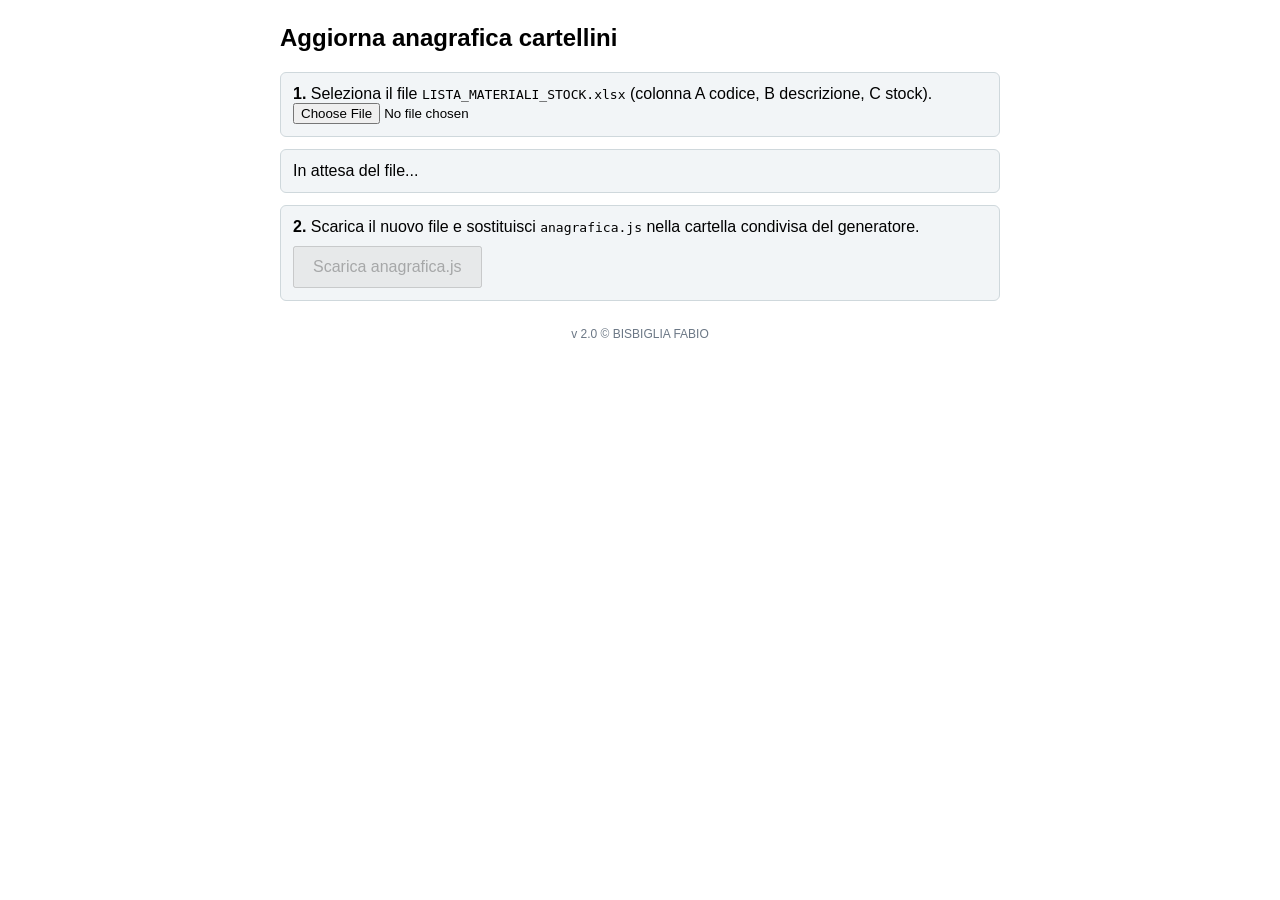
==== aggiorna_anagrafica.html @ 3fb5c393 "Add files via upload" ====
<!DOCTYPE html>
<html lang="it"><head><meta charset="utf-8"><title>Aggiorna anagrafica cartellini</title>
<style>body{font-family:Calibri,Arial,sans-serif;max-width:720px;margin:24px auto;padding:0 14px}
button{font-size:16px;padding:10px 18px;margin-top:10px;cursor:pointer}.ok{color:#1b7f3b;font-weight:bold}.err{color:#b00020;font-weight:bold}
.box{background:#f2f5f7;border:1px solid #cfd8dc;border-radius:6px;padding:12px;margin:12px 0}</style></head><body>
<h2>Aggiorna anagrafica cartellini</h2>
<div class="box"><b>1.</b> Seleziona il file <code>LISTA_MATERIALI_STOCK.xlsx</code> (colonna A codice, B descrizione, C stock).<br>
<input type="file" id="f" accept=".xlsx,.csv"></div>
<div id="o" class="box">In attesa del file...</div>
<div class="box"><b>2.</b> Scarica il nuovo file e sostituisci <code>anagrafica.js</code> nella cartella condivisa del generatore.<br>
<button id="d" disabled>Scarica anagrafica.js</button></div>
<script>
String.prototype.trim=function(){return this.replace(/^[\s\u00A0\u200B-\u200F\u2060\uFEFF]+|[\s\u00A0\u200B-\u200F\u2060\uFEFF]+$/g,'')};
var rows=[],o=document.getElementById('o'),d=document.getElementById('d');
function u16(b,i){return b[i]|b[i+1]<<8}function u32(b,i){return(b[i]|b[i+1]<<8|b[i+2]<<16|b[i+3]*16777216)>>>0}
async function unzip(buf){
 var b=new Uint8Array(buf),e=b.length-22;
 while(e>=0&&u32(b,e)!==0x06054b50)e--;
 if(e<0)throw new Error('file non valido');
 var n=u16(b,e+10),p=u32(b,e+16),files={},dec=new TextDecoder();
 for(var i=0;i<n;i++){
  var m=u16(b,p+10),cs=u32(b,p+20),nl=u16(b,p+28),el=u16(b,p+30),cl=u16(b,p+32),lo=u32(b,p+42);
  var name=dec.decode(b.subarray(p+46,p+46+nl));
  files[name]={m:m,cs:cs,lo:lo};p+=46+nl+el+cl;
 }
 async function get(name){
  var f=files[name];if(!f)return null;
  var s=f.lo+30+u16(b,f.lo+26)+u16(b,f.lo+28),data=b.subarray(s,s+f.cs);
  if(f.m===0)return dec.decode(data);
  var st=new Blob([data]).stream().pipeThrough(new DecompressionStream('deflate-raw'));
  return dec.decode(await new Response(st).arrayBuffer());
 }
 return get;
}
function xml(t){return new DOMParser().parseFromString(t,'application/xml')}
async function readXlsx(buf){
 var get=await unzip(buf);
 var wb=xml(await get('xl/workbook.xml')),rel=xml(await get('xl/_rels/workbook.xml.rels'));
 var sheets=Array.prototype.map.call(wb.getElementsByTagName('sheet'),function(s){return{n:s.getAttribute('name'),id:s.getAttribute('r:id')}});
 var sh=sheets.filter(function(s){return s.n==='LISTA_MATERIALI_STOCK'})[0]||sheets[0];
 var target='';Array.prototype.forEach.call(rel.getElementsByTagName('Relationship'),function(r){if(r.getAttribute('Id')===sh.id)target=r.getAttribute('Target')});
 var path=target.charAt(0)==='/'?target.slice(1):'xl/'+target;
 var ss=[],sst=await get('xl/sharedStrings.xml');
 if(sst)Array.prototype.forEach.call(xml(sst).getElementsByTagName('si'),function(si){
  var t='';Array.prototype.forEach.call(si.getElementsByTagName('t'),function(x){if(x.parentNode.nodeName!=='rPh')t+=x.textContent});ss.push(t)});
 var cells=xml(await get(path)).getElementsByTagName('c'),map={},out=[];
 for(var i=0;i<cells.length;i++){
  var c=cells[i],r=c.getAttribute('r'),m=/^([A-C])(\d+)$/.exec(r);if(!m)continue;
  var t=c.getAttribute('t'),v=c.getElementsByTagName('v')[0],val='';
  if(t==='inlineStr')val=c.textContent;else if(v){val=v.textContent;if(t==='s')val=ss[+val]||''}
  var rn=+m[2];(map[rn]=map[rn]||['','',''])['ABC'.indexOf(m[1])]=val;
 }
 Object.keys(map).map(Number).sort(function(a,b){return a-b}).forEach(function(k){out.push(map[k])});
 return{rows:out,sheet:sh.n};
}
function csv(t){var sep=(t.split(';').length>t.split(',').length)?';':',';return t.split(/\r?\n/).map(function(l){var a=[],c='',q=false;for(var i=0;i<l.length;i++){var ch=l[i];if(ch=='"')q=!q;else if(ch==sep&&!q){a.push(c);c=''}else c+=ch}a.push(c);return a})}
function done(r,n){
 rows=r.map(function(x){return[String(x[0]==null?'':x[0]).trim(),String(x[1]==null?'':x[1]).trim(),String(x[2]==null?'':x[2]).trim().toUpperCase()]}).filter(function(x){return x[0]&&x[0]!=='0'});
 if(rows[0]&&/codice|material/i.test(rows[0][0]))rows.shift();
 o.innerHTML=rows.length?'<span class="ok">Letti '+rows.length+' materiali</span> da '+n+'. Esempio: '+rows.slice(0,2).map(function(x){return x.join(' / ')}).join(' | '):'<span class="err">Nessun materiale trovato nel file.</span>';
 d.disabled=!rows.length;
}
document.getElementById('f').onchange=function(e){
 var f=e.target.files[0];if(!f)return;var rd=new FileReader();o.textContent='Lettura in corso...';
 if(/\.csv$/i.test(f.name)){rd.onload=function(){done(csv(rd.result),f.name)};rd.readAsText(f)}
 else{rd.onload=function(){readXlsx(rd.result).then(function(r){done(r.rows,f.name+' (foglio '+r.sheet+')')}).catch(function(x){o.innerHTML='<span class="err">Impossibile leggere il file ('+x.message+'). Salvalo come CSV e riprova.</span>'})};rd.readAsArrayBuffer(f)}
};
d.onclick=function(){
 var js='window.ANAGRAFICA={aggiornata:'+JSON.stringify(new Date().toLocaleDateString('it-IT')+' '+new Date().toLocaleTimeString('it-IT',{hour:'2-digit',minute:'2-digit'}))+',rows:'+JSON.stringify(rows)+'};';
 var a=document.createElement('a');a.href=URL.createObjectURL(new Blob([js],{type:'text/javascript'}));a.download='anagrafica.js';a.click();
};
</script><div style="text-align:center;font-size:12px;color:#6b7785;padding:14px 0">v 2.0 © BISBIGLIA FABIO</div>
</body></html>
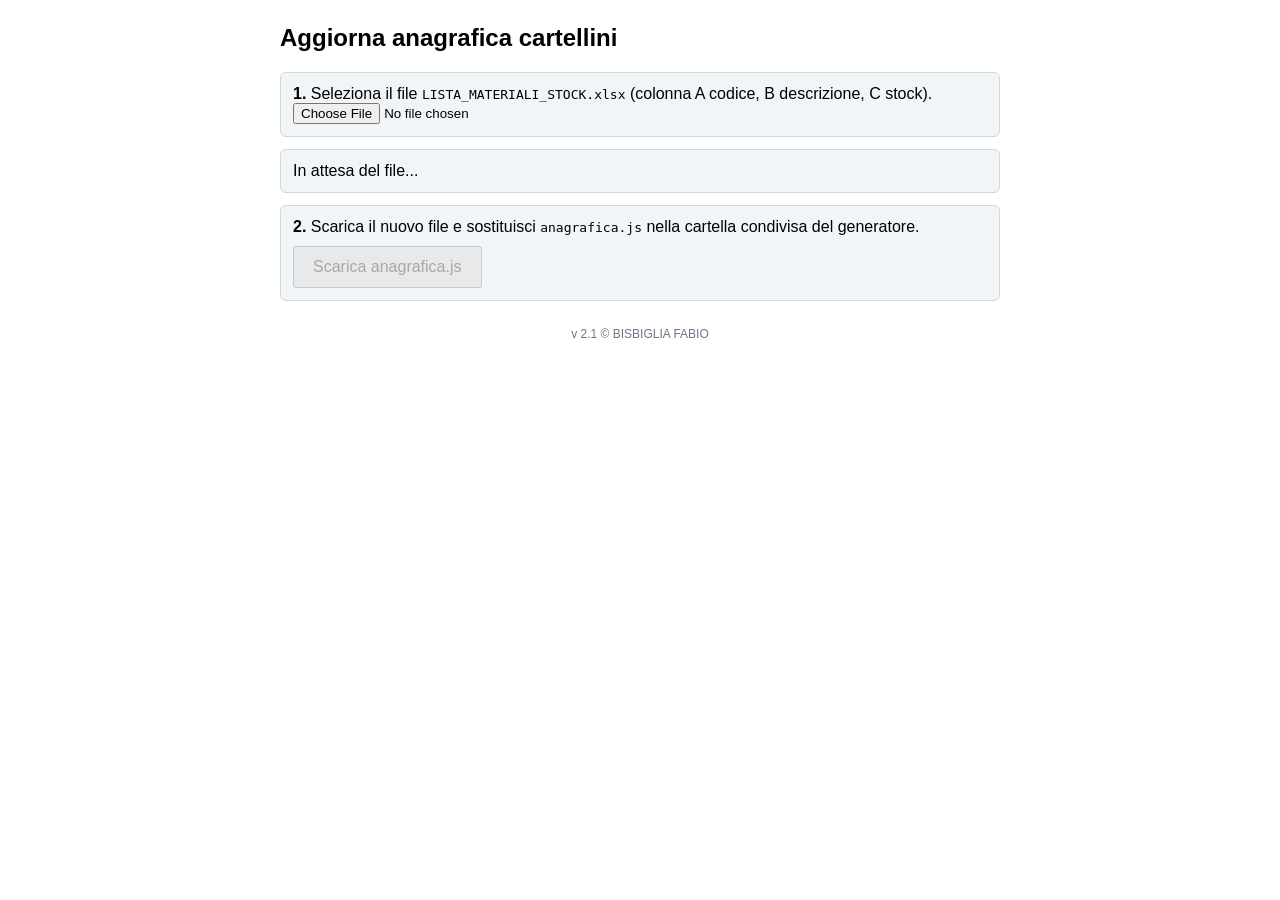
==== commit befe1791: "Add files via upload" ====
--- a/aggiorna_anagrafica.html
+++ b/aggiorna_anagrafica.html
@@ -69,5 +69,5 @@
  var js='window.ANAGRAFICA={aggiornata:'+JSON.stringify(new Date().toLocaleDateString('it-IT')+' '+new Date().toLocaleTimeString('it-IT',{hour:'2-digit',minute:'2-digit'}))+',rows:'+JSON.stringify(rows)+'};';
  var a=document.createElement('a');a.href=URL.createObjectURL(new Blob([js],{type:'text/javascript'}));a.download='anagrafica.js';a.click();
 };
-</script><div style="text-align:center;font-size:12px;color:#6b7785;padding:14px 0">v 2.0 © BISBIGLIA FABIO</div>
+</script><div style="text-align:center;font-size:12px;color:#6b7785;padding:14px 0">v 2.1 © BISBIGLIA FABIO</div>
 </body></html>
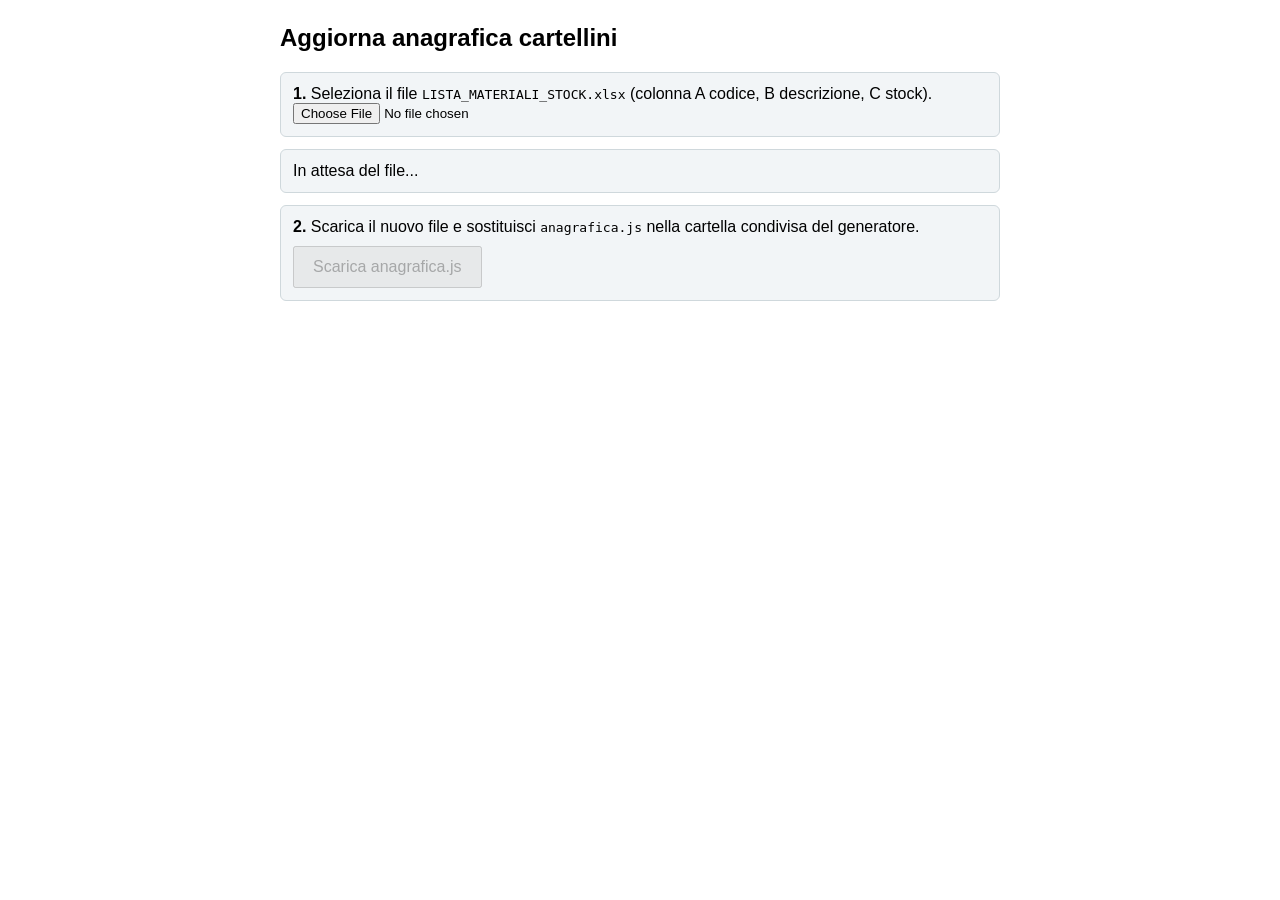
==== commit de73a436: "Add files via upload" ====
--- a/aggiorna_anagrafica.html
+++ b/aggiorna_anagrafica.html
@@ -69,5 +69,4 @@
  var js='window.ANAGRAFICA={aggiornata:'+JSON.stringify(new Date().toLocaleDateString('it-IT')+' '+new Date().toLocaleTimeString('it-IT',{hour:'2-digit',minute:'2-digit'}))+',rows:'+JSON.stringify(rows)+'};';
  var a=document.createElement('a');a.href=URL.createObjectURL(new Blob([js],{type:'text/javascript'}));a.download='anagrafica.js';a.click();
 };
-</script><div style="text-align:center;font-size:12px;color:#6b7785;padding:14px 0">v 2.1 © BISBIGLIA FABIO</div>
-</body></html>
+</script></body></html>
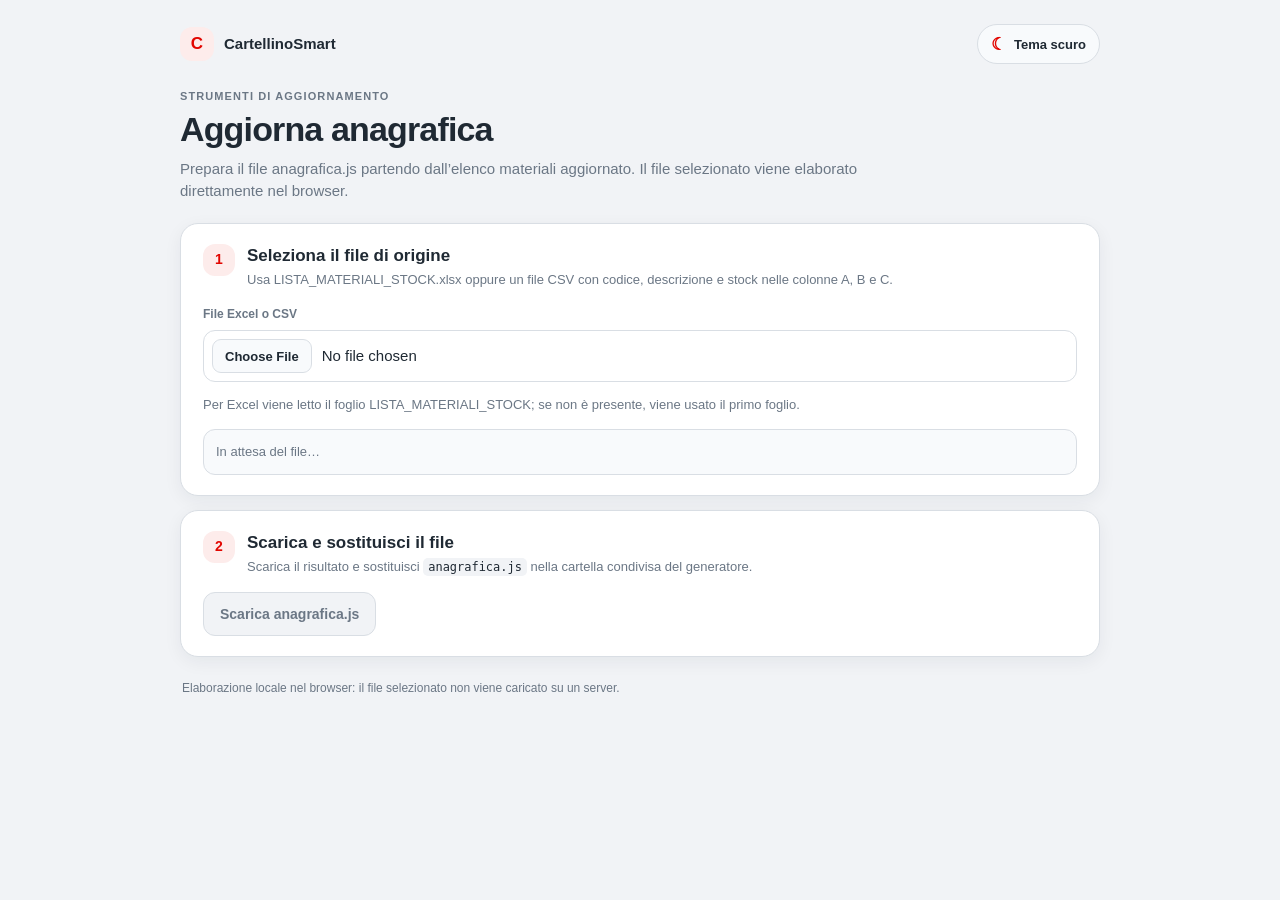
==== commit 0eb75c89: "Unify admin tools styling with CartellinoSmart" ====
--- a/aggiorna_anagrafica.html
+++ b/aggiorna_anagrafica.html
@@ -1,14 +1,115 @@
-<!DOCTYPE html>
-<html lang="it"><head><meta charset="utf-8"><title>Aggiorna anagrafica cartellini</title>
-<style>body{font-family:Calibri,Arial,sans-serif;max-width:720px;margin:24px auto;padding:0 14px}
-button{font-size:16px;padding:10px 18px;margin-top:10px;cursor:pointer}.ok{color:#1b7f3b;font-weight:bold}.err{color:#b00020;font-weight:bold}
-.box{background:#f2f5f7;border:1px solid #cfd8dc;border-radius:6px;padding:12px;margin:12px 0}</style></head><body>
-<h2>Aggiorna anagrafica cartellini</h2>
-<div class="box"><b>1.</b> Seleziona il file <code>LISTA_MATERIALI_STOCK.xlsx</code> (colonna A codice, B descrizione, C stock).<br>
-<input type="file" id="f" accept=".xlsx,.csv"></div>
-<div id="o" class="box">In attesa del file...</div>
-<div class="box"><b>2.</b> Scarica il nuovo file e sostituisci <code>anagrafica.js</code> nella cartella condivisa del generatore.<br>
-<button id="d" disabled>Scarica anagrafica.js</button></div>
+<!doctype html>
+<html lang="it">
+<head>
+<meta charset="utf-8">
+<meta name="viewport" content="width=device-width, initial-scale=1">
+<meta name="theme-color" content="#e20600">
+<title>Aggiorna anagrafica · CartellinoSmart</title>
+<style>
+:root{color-scheme:light;--bg:#f1f3f6;--surface:#fff;--surface-alt:#f8fafc;--field:#fff;--soft:#f1f3f6;--line:#d9dee4;--ink:#1f2933;--mut:#6b7785;--accent:#e20600;--accent-ink:#fff;--accent-soft:#fdeceb;--shadow:0 5px 18px rgba(25,39,52,.06);--good:#1b7f3b;--good-bg:#e8f4ec;--bad:#b00020;--bad-bg:#fde8e8}
+html[data-theme="dark"]{color-scheme:dark;--bg:#111821;--surface:#1b2530;--surface-alt:#202c38;--field:#151e28;--soft:#263340;--line:#3b4957;--ink:#e7edf3;--mut:#a9b5c1;--accent:#ffb4a8;--accent-ink:#680200;--accent-soft:#392628;--shadow:0 6px 22px rgba(0,0,0,.22);--good:#9ce3b1;--good-bg:#173627;--bad:#ffb8b8;--bad-bg:#442326}
+*{box-sizing:border-box}
+body{margin:0;background:var(--bg);color:var(--ink);font:15px/1.5 "Segoe UI",Calibri,Arial,sans-serif;transition:background-color .2s ease,color .2s ease}
+.page{width:min(100% - 32px,920px);margin:0 auto;padding:24px 0 18px}
+.page-header{display:flex;align-items:center;justify-content:space-between;gap:16px;margin-bottom:24px}
+.brand-link{display:inline-flex;align-items:center;gap:10px;color:var(--ink);font-weight:700;font-size:15px;text-decoration:none}
+.brand-mark{display:grid;place-items:center;width:34px;height:34px;border-radius:12px;background:var(--accent-soft);color:var(--accent);font-size:17px;font-weight:800}
+.theme-toggle{display:inline-flex;align-items:center;justify-content:center;gap:8px;min-height:40px;padding:0 13px;border:1px solid var(--line);border-radius:999px;background:var(--surface-alt);color:var(--ink);font:600 13px "Segoe UI",Arial,sans-serif;cursor:pointer;transition:background .18s ease,border-color .18s ease,transform .18s ease}
+.theme-toggle:hover{background:var(--soft);border-color:var(--mut)}
+.theme-icon{font-size:17px;line-height:1;color:var(--accent)}
+.page-intro{margin:0 0 20px}
+.eyebrow{margin:0 0 5px;color:var(--mut);font-size:11px;font-weight:700;letter-spacing:.1em;text-transform:uppercase}
+h1{margin:0;font-size:clamp(26px,4vw,34px);line-height:1.15;letter-spacing:-.025em}
+.lede{max-width:700px;margin:9px 0 0;color:var(--mut)}
+.card{margin:0 0 14px;padding:20px 22px;border:1px solid var(--line);border-radius:18px;background:var(--surface);box-shadow:var(--shadow)}
+.step-heading{display:flex;align-items:flex-start;gap:12px;margin-bottom:16px}
+.step-number{flex:none;display:grid;place-items:center;width:32px;height:32px;border-radius:12px;background:var(--accent-soft);color:var(--accent);font-size:14px;font-weight:750}
+.step-heading h2{margin:1px 0 3px;font-size:17px;line-height:1.3}
+.step-heading p{margin:0;color:var(--mut);font-size:13px}
+.file-label,.field-label{display:block;margin:0 0 7px;color:var(--mut);font-size:12px;font-weight:700}
+input,textarea{font:inherit;color:var(--ink)}
+input[type="file"],input.c,input.d,textarea{width:100%;min-width:0;border:1px solid var(--line);border-radius:12px;background:var(--field);color:var(--ink);transition:border-color .16s ease,box-shadow .16s ease,background-color .16s ease}
+input[type="file"]{padding:8px}
+input.c,input.d{min-height:42px;padding:8px 10px}
+textarea{display:block;min-height:112px;padding:11px 12px;resize:vertical}
+input:focus-visible,textarea:focus-visible,button:focus-visible,a:focus-visible{outline:3px solid color-mix(in srgb,var(--accent) 32%,transparent);outline-offset:2px;border-color:var(--accent)}
+input[type="file"]::file-selector-button{min-height:34px;margin-right:10px;padding:0 12px;border:1px solid var(--line);border-radius:9px;background:var(--surface-alt);color:var(--ink);font:600 13px "Segoe UI",Arial,sans-serif;cursor:pointer}
+button{min-height:44px;padding:9px 16px;border:1px solid var(--line);border-radius:12px;background:var(--surface-alt);color:var(--ink);font:650 14px "Segoe UI",Arial,sans-serif;cursor:pointer;transition:background-color .16s ease,border-color .16s ease,color .16s ease,transform .16s ease}
+button:hover:not(:disabled){background:var(--soft);border-color:var(--mut)}
+button:active:not(:disabled){transform:scale(.985)}
+button.main{border-color:var(--accent);background:var(--accent);color:var(--accent-ink)}
+button.main:hover:not(:disabled){filter:brightness(.94)}
+button:disabled{opacity:.48;cursor:not-allowed}
+button.main:disabled{background:var(--soft);border-color:var(--line);color:var(--mut);opacity:1}
+.status{display:flex;align-items:center;min-height:46px;margin-top:14px;padding:10px 12px;border:1px solid var(--line);border-radius:12px;background:var(--surface-alt);color:var(--mut);font-size:13px}
+.ok{color:var(--good);font-weight:650}.err{color:var(--bad);font-weight:650}
+.small{color:var(--mut);font-size:13px}
+code{padding:2px 5px;border-radius:5px;background:var(--soft);color:var(--ink);font:500 .92em ui-monospace,SFMono-Regular,Consolas,monospace;overflow-wrap:anywhere}
+.page-footer{padding:8px 2px 0;color:var(--mut);font-size:12px}
+.table-wrap{width:100%;overflow-x:auto}
+table{width:100%;border-collapse:separate;border-spacing:0 8px;table-layout:fixed}
+th{padding:0 8px 2px;text-align:left;color:var(--mut);font-size:11px;font-weight:700;letter-spacing:.06em;text-transform:uppercase}
+td{padding:3px 4px;vertical-align:middle}
+tbody tr{background:var(--surface-alt)}
+tbody td:first-child{padding-left:8px}
+tbody td:last-child{padding-right:8px}
+.mv{width:52px}
+.mvs{display:flex;flex-direction:column;gap:3px}
+.mvs button{display:flex;align-items:center;justify-content:center;width:34px;height:20px;min-height:0;margin:0;padding:0;border:1px solid var(--line);border-radius:7px;background:var(--surface);color:var(--ink)}
+.mvs button:disabled{opacity:.35;cursor:default}
+.mvs svg{width:15px;height:15px;stroke:currentColor;fill:none;stroke-width:2;stroke-linecap:round;stroke-linejoin:round}
+.x{display:grid;place-items:center;width:38px;min-height:38px;margin:0;padding:0;border-color:var(--line);background:var(--surface);color:var(--bad);font-size:16px}
+.actions{display:flex;flex-wrap:wrap;align-items:center;gap:8px;margin-top:12px}
+#add{border-color:var(--accent);background:var(--accent-soft);color:var(--accent)}
+#add:hover:not(:disabled){background:var(--accent);color:#fff}
+#pa{background:var(--surface-alt)}
+#p{margin-top:4px}
+#msg,#m{min-height:20px;color:var(--good);font-size:13px;font-weight:600}
+@media(max-width:640px){
+ .page{width:min(100% - 24px,920px);padding-top:16px}
+ .page-header{margin-bottom:20px}
+ .brand-mark{width:32px;height:32px}
+ .theme-toggle{min-height:38px;padding:0 11px}
+ .card{padding:16px 14px;border-radius:16px}
+ .step-heading{margin-bottom:13px}
+ table,tbody{display:block;width:100%}
+ thead{position:absolute;width:1px;height:1px;padding:0;margin:-1px;overflow:hidden;clip:rect(0,0,0,0);white-space:nowrap;border:0}
+ tbody{display:grid;gap:10px}
+ tbody tr{display:grid;grid-template-columns:minmax(0,1fr) auto;grid-template-areas:"code remove" "desc move";gap:8px;padding:11px;border:1px solid var(--line);border-radius:14px;background:var(--surface-alt)}
+ tbody td{display:block;min-width:0;padding:0!important}
+ tbody td:nth-child(1){grid-area:code}
+ tbody td:nth-child(2){grid-area:desc}
+ tbody td:nth-child(3){grid-area:remove;align-self:start}
+ tbody td:nth-child(4){grid-area:move;align-self:end;width:auto}
+ tbody td[data-label]::before{content:attr(data-label);display:block;margin:0 0 4px 2px;color:var(--mut);font-size:10px;font-weight:700;letter-spacing:.06em;text-transform:uppercase}
+ tbody td:nth-child(3)::before,tbody td:nth-child(4)::before{content:none}
+ .mvs{flex-direction:row;gap:6px;justify-content:flex-end}
+ .mvs button{width:36px;height:36px;border-radius:11px}
+ .x{width:36px;min-height:36px}
+}
+</style>
+</head>
+<body>
+<main class="page">
+<header class="page-header">
+<a class="brand-link" href="./index.html" aria-label="Torna a CartellinoSmart"><span class="brand-mark" aria-hidden="true">C</span><span>CartellinoSmart</span></a>
+<button id="theme-toggle" class="theme-toggle" type="button" aria-pressed="false" aria-label="Attiva tema scuro"><span class="theme-icon" aria-hidden="true">☾</span><span class="theme-label">Tema scuro</span></button>
+</header>
+<section class="page-intro"><p class="eyebrow">Strumenti di aggiornamento</p><h1>Aggiorna anagrafica</h1><p class="lede">Prepara il file anagrafica.js partendo dall’elenco materiali aggiornato. Il file selezionato viene elaborato direttamente nel browser.</p></section>
+
+<section class="card" aria-labelledby="anagrafica-step-1">
+<div class="step-heading"><span class="step-number" aria-hidden="true">1</span><div><h2 id="anagrafica-step-1">Seleziona il file di origine</h2><p>Usa LISTA_MATERIALI_STOCK.xlsx oppure un file CSV con codice, descrizione e stock nelle colonne A, B e C.</p></div></div>
+<label class="file-label" for="f">File Excel o CSV</label>
+<input type="file" id="f" accept=".xlsx,.csv" aria-describedby="file-help">
+<p id="file-help" class="small">Per Excel viene letto il foglio LISTA_MATERIALI_STOCK; se non è presente, viene usato il primo foglio.</p>
+<div id="o" class="status" role="status" aria-live="polite">In attesa del file…</div>
+</section>
+<section class="card" aria-labelledby="anagrafica-step-2">
+<div class="step-heading"><span class="step-number" aria-hidden="true">2</span><div><h2 id="anagrafica-step-2">Scarica e sostituisci il file</h2><p>Scarica il risultato e sostituisci <code>anagrafica.js</code> nella cartella condivisa del generatore.</p></div></div>
+<button id="d" class="main" type="button" disabled>Scarica anagrafica.js</button>
+</section>
+<footer class="page-footer">Elaborazione locale nel browser: il file selezionato non viene caricato su un server.</footer>
+</main>
 <script>
 String.prototype.trim=function(){return this.replace(/^[\s\u00A0\u200B-\u200F\u2060\uFEFF]+|[\s\u00A0\u200B-\u200F\u2060\uFEFF]+$/g,'')};
 var rows=[],o=document.getElementById('o'),d=document.getElementById('d');
@@ -69,4 +170,22 @@
  var js='window.ANAGRAFICA={aggiornata:'+JSON.stringify(new Date().toLocaleDateString('it-IT')+' '+new Date().toLocaleTimeString('it-IT',{hour:'2-digit',minute:'2-digit'}))+',rows:'+JSON.stringify(rows)+'};';
  var a=document.createElement('a');a.href=URL.createObjectURL(new Blob([js],{type:'text/javascript'}));a.download='anagrafica.js';a.click();
 };
-</script></body></html>
+</script>
+<script>
+(function(){
+ var root=document.documentElement,button=document.getElementById('theme-toggle');
+ function setTheme(dark,save){
+  if(dark)root.setAttribute('data-theme','dark');else root.removeAttribute('data-theme');
+  button.setAttribute('aria-pressed',dark?'true':'false');
+  button.setAttribute('aria-label',dark?'Attiva tema chiaro':'Attiva tema scuro');
+  button.querySelector('.theme-icon').textContent=dark?'☀':'☾';
+  button.querySelector('.theme-label').textContent=dark?'Tema chiaro':'Tema scuro';
+  if(save){try{localStorage.setItem('cartellini-theme',dark?'dark':'light')}catch(e){}}
+ }
+ var saved='';try{saved=localStorage.getItem('cartellini-theme')||''}catch(e){}
+ setTheme(saved==='dark',false);
+ button.addEventListener('click',function(){setTheme(root.getAttribute('data-theme')!=='dark',true)});
+})();
+</script>
+</body>
+</html>
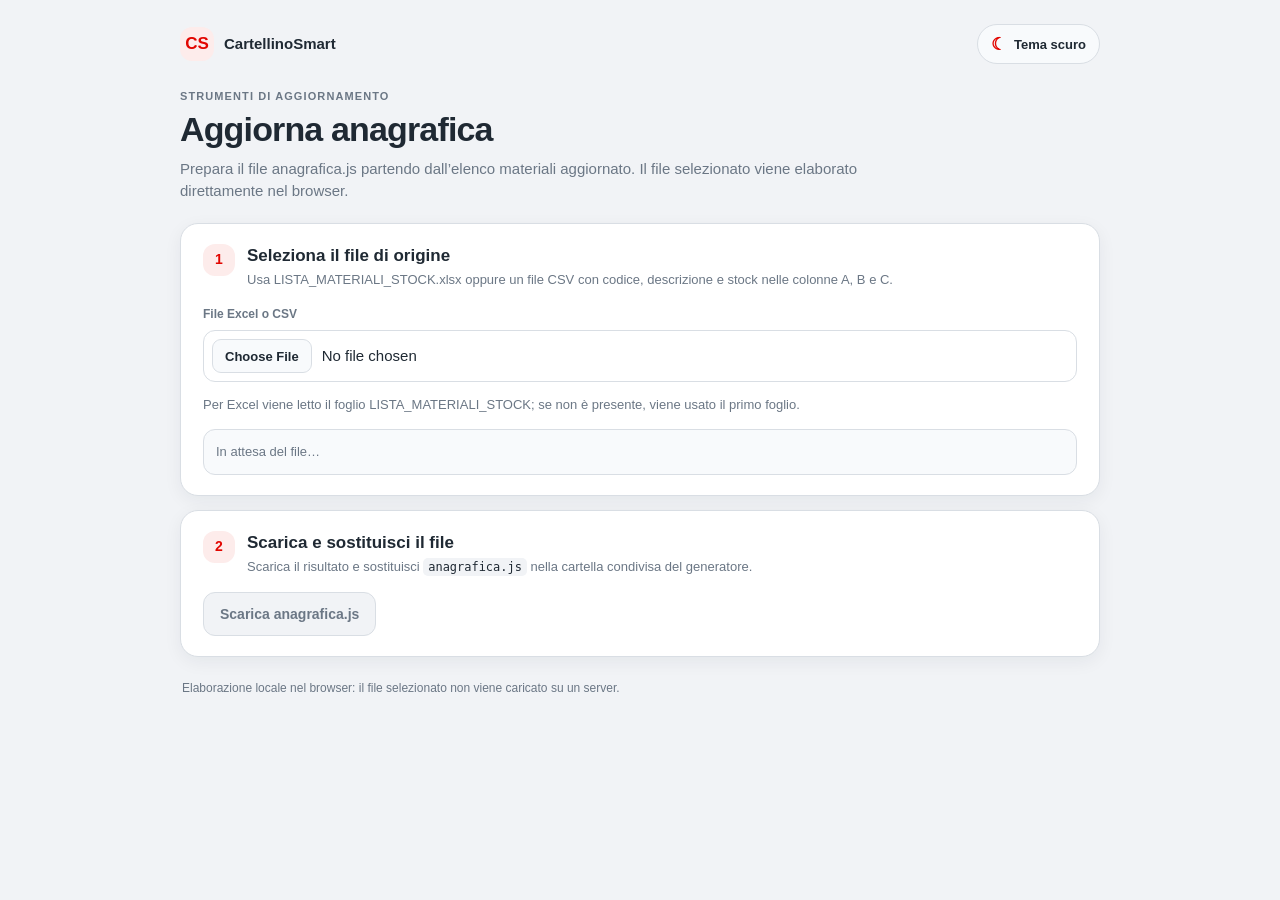
==== commit a815b19a: "Use CS monogram in admin tool headers" ====
--- a/aggiorna_anagrafica.html
+++ b/aggiorna_anagrafica.html
@@ -92,7 +92,7 @@
 <body>
 <main class="page">
 <header class="page-header">
-<a class="brand-link" href="./index.html" aria-label="Torna a CartellinoSmart"><span class="brand-mark" aria-hidden="true">C</span><span>CartellinoSmart</span></a>
+<a class="brand-link" href="./index.html" aria-label="Torna a CartellinoSmart"><span class="brand-mark" aria-hidden="true">CS</span><span>CartellinoSmart</span></a>
 <button id="theme-toggle" class="theme-toggle" type="button" aria-pressed="false" aria-label="Attiva tema scuro"><span class="theme-icon" aria-hidden="true">☾</span><span class="theme-label">Tema scuro</span></button>
 </header>
 <section class="page-intro"><p class="eyebrow">Strumenti di aggiornamento</p><h1>Aggiorna anagrafica</h1><p class="lede">Prepara il file anagrafica.js partendo dall’elenco materiali aggiornato. Il file selezionato viene elaborato direttamente nel browser.</p></section>
